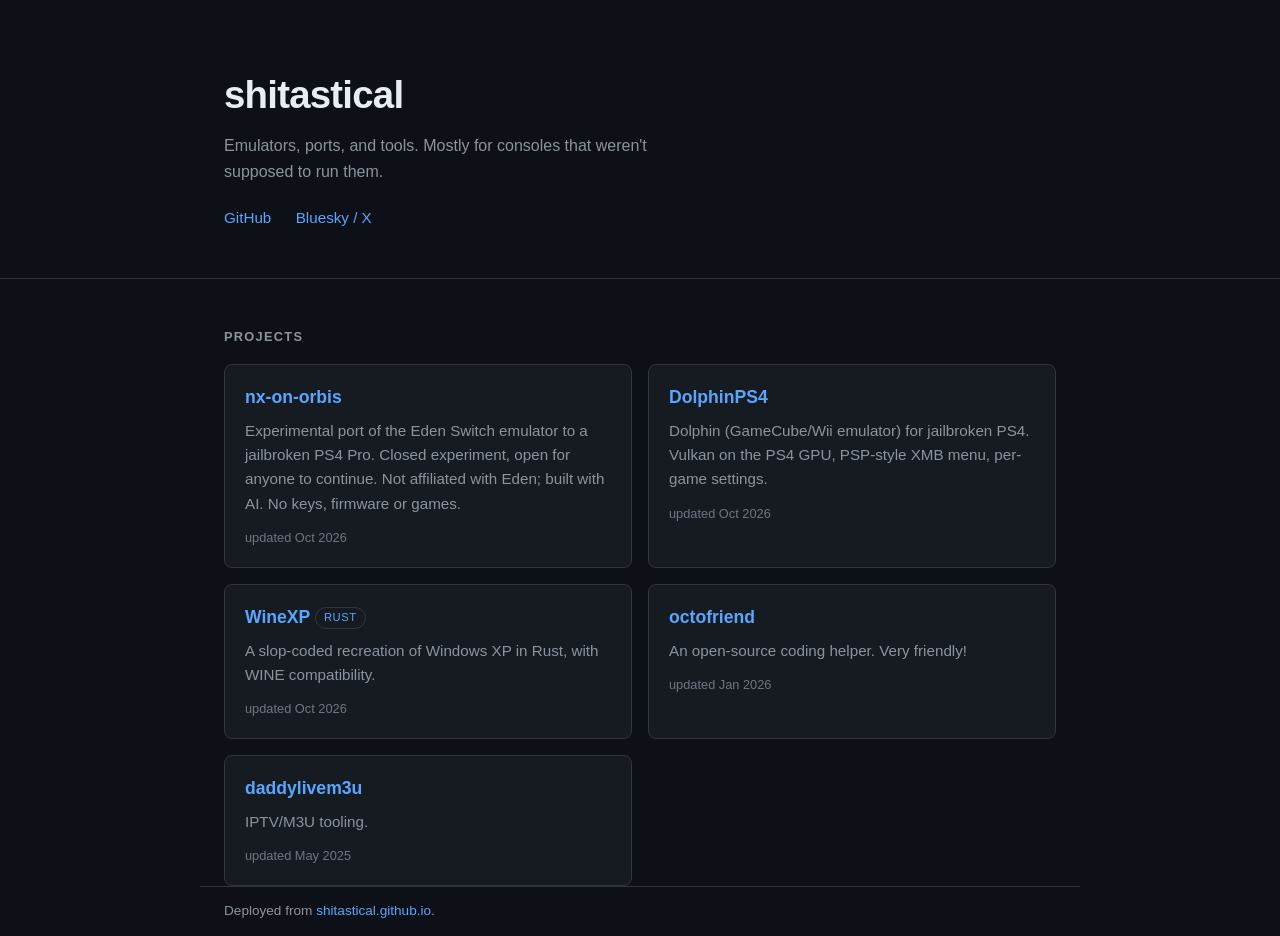
==== index.html @ f576e129 "Initial commit: landing page with project list" ====
<!DOCTYPE html>
<html lang="en">
<head>
<meta charset="utf-8">
<meta name="viewport" content="width=device-width, initial-scale=1">
<title>shitastical</title>
<meta name="description" content="Projects by shitastical — emulators, ports, and tools.">
<link rel="stylesheet" href="style.css">
</head>
<body>

<header>
  <div class="wrap">
    <h1>shitastical</h1>
    <p class="tagline">Emulators, ports, and tools. Mostly for consoles that weren't supposed to run them.</p>
    <nav>
      <a href="https://github.com/shitastical">GitHub</a>
      <a href="https://x.com/LeoFromSeattle">Bluesky&nbsp;/&nbsp;X</a>
    </nav>
  </div>
</header>

<main class="wrap">
  <h2 class="section">Projects</h2>
  <ul class="grid">

    <li class="card">
      <a href="https://github.com/shitastical/nx-on-orbis">
        <h3>nx-on-orbis</h3>
      </a>
      <p>Experimental port of the Eden Switch emulator to a jailbroken PS4 Pro. Closed experiment, open for anyone to continue. Not affiliated with Eden; built with AI. No keys, firmware or games.</p>
      <p class="meta">updated Oct 2026</p>
    </li>

    <li class="card">
      <a href="https://github.com/shitastical/DolphinPS4">
        <h3>DolphinPS4</h3>
      </a>
      <p>Dolphin (GameCube/Wii emulator) for jailbroken PS4. Vulkan on the PS4 GPU, PSP-style XMB menu, per-game settings.</p>
      <p class="meta">updated Oct 2026</p>
    </li>

    <li class="card">
      <a href="https://github.com/shitastical/WineXP">
        <h3>WineXP <span class="tag">Rust</span></h3>
      </a>
      <p>A slop-coded recreation of Windows XP in Rust, with WINE compatibility.</p>
      <p class="meta">updated Oct 2026</p>
    </li>

    <li class="card">
      <a href="https://github.com/shitastical/octofriend">
        <h3>octofriend</h3>
      </a>
      <p>An open-source coding helper. Very friendly!</p>
      <p class="meta">updated Jan 2026</p>
    </li>

    <li class="card">
      <a href="https://github.com/shitastical/daddylivem3u">
        <h3>daddylivem3u</h3>
      </a>
      <p>IPTV/M3U tooling.</p>
      <p class="meta">updated May 2025</p>
    </li>

  </ul>
</main>

<footer class="wrap">
  <p>Deployed from <a href="https://github.com/shitastical/shitastical.github.io">shitastical.github.io</a>.</p>
</footer>

</body>
</html>
---- style.css ----
:root {
  --bg: #0d1117;
  --card: #161b22;
  --border: #30363d;
  --text: #e6edf3;
  --muted: #8b949e;
  --accent: #58a6ff;
}

* { box-sizing: border-box; }

body {
  margin: 0;
  background: var(--bg);
  color: var(--text);
  font: 16px/1.6 -apple-system, BlinkMacSystemFont, "Segoe UI", Helvetica, Arial, sans-serif;
}

.wrap {
  max-width: 880px;
  margin: 0 auto;
  padding: 0 24px;
}

a { color: var(--accent); text-decoration: none; }
a:hover { text-decoration: underline; }

header {
  border-bottom: 1px solid var(--border);
  padding: 64px 0 48px;
}

h1 {
  margin: 0;
  font-size: 2.4rem;
  letter-spacing: -0.02em;
}

.tagline {
  color: var(--muted);
  margin: 8px 0 20px;
  max-width: 52ch;
}

nav a {
  display: inline-block;
  margin-right: 20px;
  font-size: 0.95rem;
}

.section {
  font-size: 0.8rem;
  text-transform: uppercase;
  letter-spacing: 0.1em;
  color: var(--muted);
  margin: 48px 0 16px;
}

.grid {
  list-style: none;
  margin: 0;
  padding: 0;
  display: grid;
  grid-template-columns: repeat(auto-fill, minmax(300px, 1fr));
  gap: 16px;
}

.card {
  background: var(--card);
  border: 1px solid var(--border);
  border-radius: 8px;
  padding: 18px 20px;
}

.card h3 {
  margin: 0 0 8px;
  font-size: 1.1rem;
}

.card p {
  margin: 0;
  color: var(--muted);
  font-size: 0.95rem;
}

.card .meta {
  margin-top: 12px;
  font-size: 0.8rem;
  color: #6e7681;
}

.tag {
  display: inline-block;
  font-size: 0.7rem;
  font-weight: 500;
  text-transform: uppercase;
  letter-spacing: 0.05em;
  color: var(--accent);
  border: 1px solid var(--border);
  border-radius: 999px;
  padding: 1px 8px;
  vertical-align: middle;
}

footer {
  border-top: 1px solid var(--border);
  margin-top: 64px;
  padding: 24px 0 48px;
  font-size: 0.85rem;
  color: var(--muted);
}
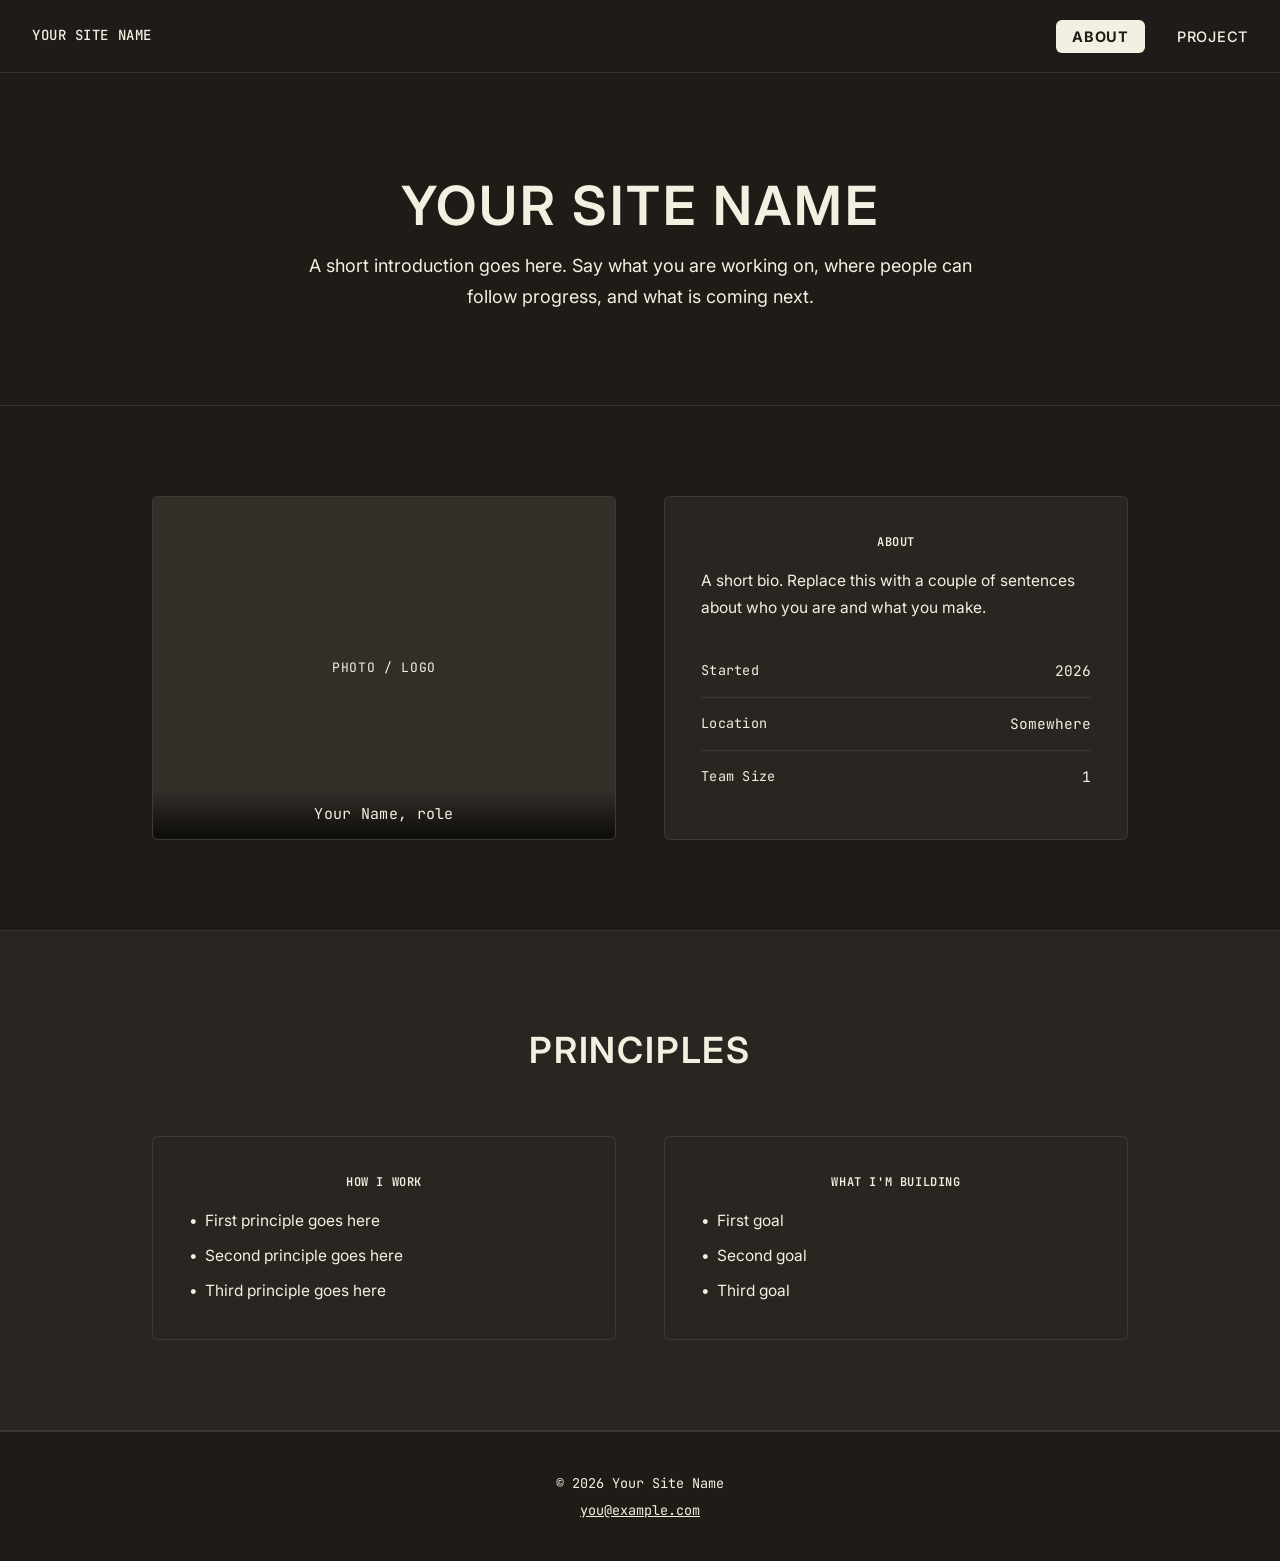
==== commit c1c6b9e9: "Replace landing page with website template" ====
--- a/index.html
+++ b/index.html
@@ -1,75 +1,99 @@
 <!DOCTYPE html>
 <html lang="en">
 <head>
-<meta charset="utf-8">
-<meta name="viewport" content="width=device-width, initial-scale=1">
-<title>shitastical</title>
-<meta name="description" content="Projects by shitastical — emulators, ports, and tools.">
+<meta charset="UTF-8">
+<meta name="viewport" content="width=device-width, initial-scale=1.0">
+<title>Your Site Name</title>
+<link rel="preconnect" href="https://fonts.googleapis.com">
+<link rel="preconnect" href="https://fonts.gstatic.com" crossorigin>
+<link href="https://fonts.googleapis.com/css2?family=Inter:wght@400;500;600;700&family=JetBrains+Mono:wght@400;500&display=swap" rel="stylesheet">
 <link rel="stylesheet" href="style.css">
 </head>
 <body>
 
-<header>
+<div class="page-transition" id="pageTransition"></div>
+
+<nav class="nav">
   <div class="wrap">
-    <h1>shitastical</h1>
-    <p class="tagline">Emulators, ports, and tools. Mostly for consoles that weren't supposed to run them.</p>
-    <nav>
-      <a href="https://github.com/shitastical">GitHub</a>
-      <a href="https://x.com/LeoFromSeattle">Bluesky&nbsp;/&nbsp;X</a>
-    </nav>
+    <a href="#top" class="brand" data-page="index.html">Your Site Name</a>
+    <ul class="nav-links">
+      <li><a href="index.html" class="active" data-page="index.html">About</a></li>
+      <li><a href="project.html" data-page="project.html">Project</a></li>
+    </ul>
+  </div>
+</nav>
+
+<main id="pageContent">
+<header class="page-hero" id="top">
+  <div class="wrap">
+    <h1>YOUR SITE NAME</h1>
+    <p>A short introduction goes here. Say what you are working on, where people can follow progress, and what is coming next.</p>
   </div>
 </header>
 
-<main class="wrap">
-  <h2 class="section">Projects</h2>
-  <ul class="grid">
+<section class="section" id="about">
+  <div class="wrap">
+    <div class="about-body">
+      <div class="reveal about-card about-photo-card">
+        <div class="photo-placeholder"><span>Photo / Logo</span></div>
+        <div class="photo-caption">Your Name, role</div>
+      </div>
 
-    <li class="card">
-      <a href="https://github.com/shitastical/nx-on-orbis">
-        <h3>nx-on-orbis</h3>
-      </a>
-      <p>Experimental port of the Eden Switch emulator to a jailbroken PS4 Pro. Closed experiment, open for anyone to continue. Not affiliated with Eden; built with AI. No keys, firmware or games.</p>
-      <p class="meta">updated Oct 2026</p>
-    </li>
+      <div class="reveal about-card">
+        <h4 class="about-card-label">About</h4>
+        <p class="about-bio">A short bio. Replace this with a couple of sentences about who you are and what you make.</p>
+        <div class="stat-list">
+          <div class="stat-row"><span class="label">Started</span><span class="value">2026</span></div>
+          <div class="stat-row"><span class="label">Location</span><span class="value">Somewhere</span></div>
+          <div class="stat-row"><span class="label">Team Size</span><span class="value">1</span></div>
+        </div>
+      </div>
+    </div>
+  </div>
+</section>
 
-    <li class="card">
-      <a href="https://github.com/shitastical/DolphinPS4">
-        <h3>DolphinPS4</h3>
-      </a>
-      <p>Dolphin (GameCube/Wii emulator) for jailbroken PS4. Vulkan on the PS4 GPU, PSP-style XMB menu, per-game settings.</p>
-      <p class="meta">updated Oct 2026</p>
-    </li>
+<section class="section section-alt" id="philosophy">
+  <div class="wrap">
+    <div class="section-head reveal">
+      <h2>Principles</h2>
+    </div>
+    <div class="about-body">
+      <div class="reveal about-card">
+        <h4 class="about-card-label">How I Work</h4>
+        <ul class="about-list">
+          <li>First principle goes here</li>
+          <li>Second principle goes here</li>
+          <li>Third principle goes here</li>
+        </ul>
+      </div>
+      <div class="reveal about-card">
+        <h4 class="about-card-label">What I'm Building</h4>
+        <ul class="about-list">
+          <li>First goal</li>
+          <li>Second goal</li>
+          <li>Third goal</li>
+        </ul>
+      </div>
+    </div>
+  </div>
+</section>
 
-    <li class="card">
-      <a href="https://github.com/shitastical/WineXP">
-        <h3>WineXP <span class="tag">Rust</span></h3>
-      </a>
-      <p>A slop-coded recreation of Windows XP in Rust, with WINE compatibility.</p>
-      <p class="meta">updated Oct 2026</p>
-    </li>
-
-    <li class="card">
-      <a href="https://github.com/shitastical/octofriend">
-        <h3>octofriend</h3>
-      </a>
-      <p>An open-source coding helper. Very friendly!</p>
-      <p class="meta">updated Jan 2026</p>
-    </li>
-
-    <li class="card">
-      <a href="https://github.com/shitastical/daddylivem3u">
-        <h3>daddylivem3u</h3>
-      </a>
-      <p>IPTV/M3U tooling.</p>
-      <p class="meta">updated May 2025</p>
-    </li>
-
-  </ul>
 </main>
 
-<footer class="wrap">
-  <p>Deployed from <a href="https://github.com/shitastical/shitastical.github.io">shitastical.github.io</a>.</p>
+<div class="lightbox" id="screenshotLightbox">
+  <div class="lightbox-content">
+    <button class="lightbox-close" id="lightboxClose" aria-label="Close">&times;</button>
+    <div id="lightboxTarget" style="width:100%; height:100%;"></div>
+  </div>
+</div>
+
+<footer>
+  <div class="wrap" style="justify-content: center; flex-direction: column; gap: 4px;">
+    <span>&copy; 2026 Your Site Name</span>
+    <span><a href="mailto:you@example.com">you@example.com</a></span>
+  </div>
 </footer>
 
+<script src="script.js"></script>
 </body>
 </html>
--- a/style.css
+++ b/style.css
@@ -1,111 +1,780 @@
 :root {
-  --bg: #0d1117;
-  --card: #161b22;
-  --border: #30363d;
-  --text: #e6edf3;
-  --muted: #8b949e;
-  --accent: #58a6ff;
+  /* Two-tone beige palette */
+  --void: #1f1c18;
+  --panel: #292520;
+  --panel-2: #332e28;
+  --line: rgba(244, 240, 225, 0.1);
+  --line-strong: rgba(244, 240, 225, 0.18);
+  --paper: #f4f0e1;
+  --dim: #f4f0e1;
+  --dimmer: #f4f0e1;
+  --accent: #f4f0e1;
+  --accent-hover: #f4f0e1;
+
+  --font-body: 'Inter', -apple-system, BlinkMacSystemFont, "Segoe UI", Roboto, sans-serif;
+  --font-mono: 'JetBrains Mono', monospace;
+
+  --wrap: 1040px;
 }
 
 * { box-sizing: border-box; }
+
+html {
+  scroll-behavior: smooth;
+  scroll-padding-top: 72px; 
+}
 
 body {
   margin: 0;
-  background: var(--bg);
-  color: var(--text);
-  font: 16px/1.6 -apple-system, BlinkMacSystemFont, "Segoe UI", Helvetica, Arial, sans-serif;
-}
-
-.wrap {
-  max-width: 880px;
+  background: var(--void);
+  color: var(--paper);
+  font-family: var(--font-body);
+  font-size: 16px;
+  line-height: 1.65;
+  -webkit-font-smoothing: antialiased;
+}
+
+img {
+  max-width: 100%;
+  display: block;
+  object-fit: cover;
+}
+
+a { color: inherit; }
+
+:focus-visible {
+  outline: 2px solid var(--accent); 
+  outline-offset: 3px;
+}
+
+.wrap { max-width: var(--wrap); margin: 0 auto; padding: 0 32px; }
+
+.status-tag {
+  display: inline-block;
+  font-family: var(--font-mono);
+  font-size: 12px;
+  letter-spacing: .06em;
+  text-transform: uppercase;
+  color: var(--accent);
+  background: rgba(244, 240, 225, 0.06);
+  border: 1px solid var(--line-strong);
+  border-radius: 4px;
+  padding: 6px 14px;
+}
+
+h1, h2, h3, h4 {
+  font-family: var(--font-body);
+  font-weight: 600;
+  margin: 0;
+  letter-spacing: -.02em;
+}
+
+/* ---------- NAV ---------- */
+.nav {
+  position: fixed;
+  top: 0; left: 0; right: 0;
+  z-index: 10000;
+  background: rgba(31, 28, 24, 0.96);
+  backdrop-filter: blur(8px);
+  border-bottom: 1px solid var(--line);
+}
+
+.nav .wrap {
+  display: flex;
+  align-items: center;
+  justify-content: space-between;
+  height: 72px;
+  max-width: 100%;
+  padding: 0 32px;
+}
+.brand {
+  display: flex;
+  align-items: center;
+  gap: 12px;
+  text-decoration: none;
+  font-family: var(--font-mono);
+  font-size: 14px;
+  font-weight: 500;
+  letter-spacing: .04em;
+  text-transform: uppercase;
+  color: var(--paper);
+}
+.logo-img {
+  width: 36px; height: 36px;
+  flex-shrink: 0;
+  object-fit: contain;
+  border-radius: 4px;
+}
+.nav-links {
+  display: flex;
+  gap: 32px;
+  list-style: none;
+  margin: 0; padding: 0;
+}
+.nav-links a {
+  color: var(--dim);
+  text-decoration: none;
+  font-size: 14.5px;
+  font-weight: 500;
+  text-transform: uppercase;
+  letter-spacing: .05em;
+  transition: color .2s ease;
+}
+.nav-links a:hover { color: var(--paper); }
+.nav-links a.active {
+  color: var(--void);
+  font-weight: 700;
+  background: var(--paper);
+  padding: 8px 16px;
+  border-radius: 6px;
+}
+@media (max-width: 760px){ .nav-links { display: none; } }
+
+/* ---------- HERO ---------- */
+.hero {
+  padding: 160px 0 90px;
+  border-bottom: 1px solid var(--line);
+  background: var(--void);
+  text-align: center;
+}
+
+.hero-content {
+  max-width: 760px;
   margin: 0 auto;
-  padding: 0 24px;
-}
-
-a { color: var(--accent); text-decoration: none; }
-a:hover { text-decoration: underline; }
-
-header {
-  border-bottom: 1px solid var(--border);
-  padding: 64px 0 48px;
-}
-
-h1 {
-  margin: 0;
-  font-size: 2.4rem;
-  letter-spacing: -0.02em;
-}
-
-.tagline {
-  color: var(--muted);
-  margin: 8px 0 20px;
-  max-width: 52ch;
-}
-
-nav a {
-  display: inline-block;
-  margin-right: 20px;
-  font-size: 0.95rem;
-}
-
-.section {
-  font-size: 0.8rem;
-  text-transform: uppercase;
-  letter-spacing: 0.1em;
-  color: var(--muted);
-  margin: 48px 0 16px;
-}
-
-.grid {
+}
+.hero h1 {
+  font-size: clamp(36px, 4.5vw, 54px);
+  line-height: 1.1;
+  margin: 16px 0 16px;
+}
+.hero p.lede {
+  font-size: 18px;
+  color: var(--dim);
+  margin: 0 auto 32px;
+  max-width: 62ch;
+  line-height: 1.7;
+}
+.hero-ctas {
+  display: flex;
+  gap: 16px;
+  justify-content: center;
+  margin-bottom: 48px;
+}
+
+.btn {
+  display: inline-flex;
+  align-items: center;
+  justify-content: center;
+  gap: 10px;
+  font-family: var(--font-body);
+  font-weight: 500;
+  font-size: 15px;
+  padding: 12px 24px;
+  border-radius: 6px;
+  text-decoration: none;
+  border: 1px solid transparent;
+  cursor: pointer;
+  transition: background .2s ease, border-color .2s ease, color .2s ease;
+}
+
+.btn-donate { background: var(--paper); color: var(--void); }
+.btn-donate:hover { background: var(--accent-hover); }
+
+.btn-bmc {
+  background: var(--accent);
+  color: var(--void);
+  font-weight: 600;
+  width: 150px !important;
+  height: 150px !important;
+  display: flex;
+  flex-direction: column;
+  align-items: center;
+  justify-content: center;
+  text-align: center;
+  line-height: 1.3;
+  padding: 14px;
+  gap: 4px;
+}
+.btn-bmc .bmc-emoji {
+  font-size: 26px;
+  line-height: 1;
+}
+.btn-bmc .bmc-text {
+  font-size: 14px;
+}
+.btn-bmc:hover { background: var(--accent-hover); }
+
+.btn-outline { background: var(--panel); border-color: var(--line-strong); color: var(--paper); }
+.btn-outline:hover { border-color: var(--accent); background: var(--panel-2); }
+
+/* ---------- FRAMES ---------- */
+.frame { 
+  background: var(--panel);
+  border: 1px solid var(--line);
+  border-radius: 6px;
+  padding: 14px;
+  margin: 0 auto;
+  width: 100%;
+  cursor: pointer;
+  transition: border-color .2s ease, transform .2s ease, box-shadow .2s ease;
+}
+.frame:hover {
+  border-color: var(--accent);
+  transform: translateY(-2px);
+  box-shadow: 0 8px 24px rgba(0, 0, 0, 0.3);
+}
+
+.frame-inner {
+  width: 100%;
+  aspect-ratio: 16 / 9;
+  background: var(--panel-2);
+  border: 1px solid var(--line);
+  border-radius: 4px;
+  display: flex;
+  align-items: center;
+  justify-content: center;
+  text-align: center;
+  position: relative;
+  overflow: hidden;
+}
+.frame-inner img {
+  width: 100%;
+  height: 100%;
+  object-fit: cover;
+}
+.frame-inner svg {
+  position: absolute;
+  top: 0; left: 0;
+  width: 100%; height: 100%;
+  display: block;
+}
+.frame-cap {
+  display: flex;
+  justify-content: space-between;
+  font-family: var(--font-mono);
+  font-size: 12px;
+  color: var(--dimmer);
+  padding: 10px 4px 0;
+}
+
+/* ---------- LIGHTBOX ---------- */
+.lightbox {
+  position: fixed;
+  top: 0; left: 0; width: 100%; height: 100%;
+  background: rgba(20, 18, 16, 0.97);
+  z-index: 20000;
+  display: none;
+  align-items: center;
+  justify-content: center;
+  padding: 40px;
+  backdrop-filter: blur(12px);
+}
+.lightbox.is-active {
+  display: flex;
+}
+.lightbox-content {
+  max-width: 960px;
+  width: 100%;
+  background: var(--panel-2);
+  border: 1px solid var(--line-strong);
+  border-radius: 8px;
+  padding: 14px;
+  position: relative;
+  box-shadow: 0 24px 48px rgba(0, 0, 0, 0.5);
+}
+.lightbox-content svg,
+.lightbox-content img {
+  width: 100%;
+  height: auto;
+  display: block;
+  border-radius: 4px;
+}
+.lightbox-close {
+  position: absolute;
+  top: -40px; right: 0;
+  background: none;
+  border: none;
+  color: #e74c3c;
+  font-family: var(--font-mono);
+  font-size: 28px;
+  font-weight: bold;
+  cursor: pointer;
+  line-height: 1;
+  padding: 4px 8px;
+  transition: color .2s ease, transform .15s ease;
+}
+.lightbox-close:hover {
+  color: #ff6b5a;
+  transform: scale(1.15);
+}
+
+/* ---------- SECTIONS ---------- */
+.section { padding: 90px 0; border-bottom: 1px solid var(--line); }
+.section-alt { background: var(--panel); }
+.section-head { max-width: 740px; margin: 0 auto 56px; text-align: center; }
+.section-head h2 { font-size: clamp(28px, 3vw, 36px); margin-bottom: 16px; text-transform: uppercase; letter-spacing: .05em; }
+.section-head p { margin: 10px 0 0; font-size: 17px; color: var(--dim); line-height: 1.7; }
+
+/* ---------- ABOUT ---------- */
+.about-body { 
+  display: grid; 
+  grid-template-columns: 1fr 1fr; 
+  gap: 48px; 
+  align-items: stretch;
+}
+
+.about-card {
+  background: var(--panel);
+  border: 1px solid var(--line);
+  border-radius: 6px;
+  padding: 36px;
+  display: flex;
+  flex-direction: column;
+  justify-content: flex-start;
+  height: 100%;
+}
+
+.about-card-label {
+  font-family: var(--font-mono);
+  font-size: 12px;
+  letter-spacing: .05em;
+  text-transform: uppercase;
+  color: var(--accent);
+  margin-bottom: 16px;
+}
+
+#philosophy .about-card-label {
+  text-align: center;
+}
+
+#about .about-card-label {
+  text-align: center;
+}
+
+.about-bio {
+  font-size: 15.5px;
+  color: var(--dim);
+  line-height: 1.7;
+  margin: 0 0 24px;
+}
+
+.about-list {
   list-style: none;
   margin: 0;
   padding: 0;
+  display: flex;
+  flex-direction: column;
+  gap: 10px;
+}
+.about-list li {
+  font-size: 15.5px;
+  color: var(--dim);
+  padding-left: 16px;
+  position: relative;
+  line-height: 1.6;
+}
+.about-list li::before {
+  content: "•";
+  position: absolute;
+  left: 0;
+  color: var(--accent);
+}
+
+.about-photo-card {
+  display: flex;
+  align-items: center;
+  justify-content: center;
+  padding: 0;
+  overflow: hidden;
+  position: relative;
+}
+
+.photo-caption {
+  position: absolute;
+  left: 0;
+  right: 0;
+  bottom: 0;
+  padding: 12px 16px;
+  background: linear-gradient(to top, rgba(0,0,0,.75), rgba(0,0,0,0));
+  color: var(--paper);
+  font-family: var(--font-mono);
+  font-size: 15px;
+  letter-spacing: .02em;
+  text-align: center;
+}
+
+.photo-placeholder {
+  width: 100%;
+  height: 100%;
+  min-height: 280px;
+  background: var(--panel-2);
+  display: flex;
+  align-items: center;
+  justify-content: center;
+}
+.photo-placeholder span {
+  font-family: var(--font-mono);
+  font-size: 13px;
+  color: var(--dimmer);
+  text-transform: uppercase;
+  letter-spacing: .05em;
+}
+
+.photo-placeholder-frame {
+  display: flex;
+  align-items: center;
+  justify-content: center;
+}
+.photo-placeholder-frame span {
+  font-family: var(--font-mono);
+  font-size: 13px;
+  color: var(--dimmer);
+  text-transform: uppercase;
+  letter-spacing: .05em;
+}
+
+.feature-cols {
   display: grid;
-  grid-template-columns: repeat(auto-fill, minmax(300px, 1fr));
-  gap: 16px;
-}
-
-.card {
-  background: var(--card);
-  border: 1px solid var(--border);
-  border-radius: 8px;
-  padding: 18px 20px;
-}
-
-.card h3 {
+  grid-template-columns: 1fr 1fr;
+  gap: 28px;
+  height: 100%;
+}
+.feature-cols ul {
+  list-style: none;
+  margin: 0;
+  padding: 0;
+  display: flex;
+  flex-direction: column;
+  gap: 10px;
+}
+.feature-cols li {
+  font-size: 15.5px;
+  color: var(--dim);
+  padding-left: 16px;
+  position: relative;
+  line-height: 1.6;
+}
+.feature-cols li::before {
+  content: "•";
+  position: absolute;
+  left: 0;
+  color: var(--accent);
+}
+
+.stat-list { 
+  display: flex;
+  flex-direction: column;
+  justify-content: center;
+  height: 100%;
+}
+.stat-row {
+  display: flex; justify-content: space-between;
+  padding: 14px 0; border-bottom: 1px solid var(--line);
+}
+.stat-row:last-child { border-bottom: none; }
+.stat-row .label {
+  font-family: var(--font-mono); font-size: 13.5px; letter-spacing: .02em;
+  color: var(--dimmer);
+}
+.stat-row .value { font-family: var(--font-mono); font-size: 14.5px; color: var(--paper); }
+
+.note-panel {
+  background: var(--panel);
+  border: 1px solid var(--line);
+  border-radius: 6px;
+  padding: 28px 36px;
+  margin-top: 36px;
+  text-align: center;
+}
+.note-panel h3 { font-size: 18px; font-weight: 600; margin-bottom: 8px; color: #e74c3c; text-transform: uppercase; letter-spacing: .05em; }
+.note-panel p { margin: 0 auto; font-size: 16px; color: var(--dim); max-width: 64ch; line-height: 1.7; }
+
+/* ---------- GALLERY ---------- */
+.gallery-grid { display: grid; grid-template-columns: repeat(2, 1fr); gap: 24px; }
+@media (max-width: 640px){ .gallery-grid { grid-template-columns: 1fr; } }
+
+/* ---------- DEVLOG ---------- */
+.log { max-width: 720px; margin: 0 auto; }
+.log-entry {
+  display: grid; 
+  grid-template-columns: 120px 1fr; 
+  gap: 32px;
+  padding: 24px 0; 
+  border-bottom: 1px solid var(--line);
+}
+.log-entry:first-child { padding-top: 0; }
+.log-entry:last-child { border-bottom: none; }
+.log-date {
+  font-family: var(--font-mono); 
+  font-size: 13.5px; 
+  color: var(--dimmer);
+  line-height: 1.5;
+}
+.log-tag {
+  display: inline-block; 
+  font-family: var(--font-mono); 
+  font-size: 11.5px;
+  letter-spacing: .04em; 
+  text-transform: uppercase; 
+  color: var(--accent);
+  margin-bottom: 6px;
+}
+.log-entry h3 { font-size: 18px; font-weight: 600; margin-bottom: 8px; }
+.log-entry p { margin: 0; font-size: 15.5px; color: var(--dim); line-height: 1.65; }
+
+/* ---------- SUPPORT ---------- */
+.support-grid { display: flex; flex-wrap: wrap; justify-content: center; gap: 28px; max-width: 860px; margin: 0 auto; }
+@media (max-width: 680px){ .support-grid { flex-direction: column; align-items: center; } }
+.support-card {
+  background: var(--panel-2);
+  border: 1px solid var(--line);
+  border-radius: 6px;
+  padding: 36px;
+  display: flex;
+  flex-direction: column;
+  align-items: center;
+  text-align: center;
+  min-height: 400px;
+  width: 100%;
+  max-width: 340px;
+}
+.support-card h3 { font-size: 20px; font-weight: 600; margin-bottom: 10px; }
+.support-card > p { color: var(--dim); font-size: 15.5px; margin: 0 0 24px; line-height: 1.65; }
+.roles {
+  list-style: none; margin: 0 0 28px; padding: 0;
+  display: flex; flex-direction: column; gap: 8px;
+  width: 100%;
+  text-align: center;
+  background: var(--panel);
+  padding: 20px;
+  border: 1px solid var(--line);
+  border-radius: 4px;
+}
+.roles li {
+  font-family: var(--font-mono);
+  font-size: 14px; color: var(--paper);
+}
+.support-card .btn { margin: auto 0; }
+
+/* ---------- PAGE HERO (for devlog/join pages) ---------- */
+.page-hero {
+  padding: 160px 0 60px;
+  border-bottom: 1px solid var(--line);
+  background: var(--void);
+  text-align: center;
+}
+.page-hero h1 {
+  font-size: clamp(36px, 4.5vw, 54px);
+  line-height: 1.1;
+  margin: 16px 0 16px;
+  text-transform: uppercase;
+  letter-spacing: .05em;
+}
+.page-hero p {
+  font-size: 18px;
+  color: var(--dim);
+  margin: 0 auto 32px;
+  max-width: 62ch;
+  line-height: 1.7;
+}
+
+/* ---------- ROLES GRID (for join page) ---------- */
+.roles-grid {
+  display: grid;
+  grid-template-columns: repeat(2, 1fr);
+  gap: 24px;
+  max-width: 860px;
+  margin: 0 auto;
+}
+@media (max-width: 680px){ .roles-grid { grid-template-columns: 1fr; } }
+.role-card {
+  background: var(--panel);
+  border: 1px solid var(--line);
+  border-radius: 6px;
+  padding: 36px;
+  display: flex;
+  flex-direction: column;
+  align-items: center;
+  text-align: center;
+}
+.role-card h3 {
+  font-family: var(--font-mono);
+  font-size: 16px;
+  text-transform: uppercase;
+  letter-spacing: .05em;
+  margin-bottom: 12px;
+  color: var(--accent);
+}
+.role-card p {
+  font-size: 15px;
+  color: var(--dim);
+  line-height: 1.6;
+  margin: 0;
+}
+
+/* ---------- FORM (for join page) ---------- */
+.apply-form {
+  max-width: 640px;
+  margin: 0 auto;
+  background: var(--panel);
+  border: 1px solid var(--line);
+  border-radius: 6px;
+  padding: 48px;
+}
+.form-group {
+  margin-bottom: 24px;
+}
+.form-group label {
+  display: block;
+  font-family: var(--font-mono);
+  font-size: 13px;
+  text-transform: uppercase;
+  letter-spacing: .05em;
+  color: var(--dimmer);
+  margin-bottom: 8px;
+}
+.form-group input,
+.form-group select,
+.form-group textarea {
+  width: 100%;
+  background: var(--panel-2);
+  border: 1px solid var(--line-strong);
+  border-radius: 4px;
+  padding: 12px 16px;
+  color: var(--paper);
+  font-family: var(--font-body);
+  font-size: 15px;
+  transition: border-color .2s ease;
+}
+.form-group input:focus,
+.form-group select:focus,
+.form-group textarea:focus {
+  outline: none;
+  border-color: var(--accent);
+}
+.form-group textarea {
+  resize: vertical;
+  min-height: 120px;
+}
+.form-submit {
+  width: 100%;
+  background: var(--paper);
+  color: var(--void);
+  font-weight: 600;
+  font-size: 15px;
+  padding: 14px 24px;
+  border: none;
+  border-radius: 6px;
+  cursor: pointer;
+  text-transform: uppercase;
+  letter-spacing: .05em;
+  transition: background .2s ease;
+}
+.form-submit:hover {
+  background: var(--accent-hover);
+}
+
+/* ---------- FOOTER ---------- */
+footer { padding: 40px 0; background: var(--void); border-top: 1px solid var(--line); }
+footer .wrap {
+  display: flex; 
+  justify-content: center; 
+  align-items: center;
+  font-family: var(--font-mono);
+  font-size: 13.5px; 
+  color: var(--dimmer);
+}
+
+/* ---------- REVEAL ---------- */
+.reveal { 
+  opacity: 0; 
+  transform: translateY(16px); 
+  transition: opacity 0.6s ease, transform 0.6s ease; 
+}
+.reveal.is-visible { opacity: 1; transform: translateY(0); }
+@media (prefers-reduced-motion: reduce){
+  .reveal { opacity: 1; transform: none; transition: none; }
+  html { scroll-behavior: auto; }
+}
+
+/* ---------- ROADMAP ---------- */
+.roadmap {
+  max-width: 800px;
+  margin: 0 auto;
+  display: flex;
+  flex-direction: column;
+  gap: 24px;
+}
+.roadmap-entry {
+  display: grid;
+  grid-template-columns: 140px 1fr;
+  gap: 32px;
+  padding: 24px;
+  background: var(--panel);
+  border: 1px solid var(--line);
+  border-radius: 6px;
+  transition: border-color .2s ease, transform .2s ease;
+}
+.roadmap-entry:hover {
+  border-color: var(--line-strong);
+  transform: translateY(-2px);
+}
+.roadmap-date {
+  font-family: var(--font-mono);
+  font-size: 13px;
+  letter-spacing: .04em;
+  text-transform: uppercase;
+  color: var(--accent);
+  white-space: nowrap;
+  padding-top: 2px;
+}
+.roadmap-content h3 {
+  font-size: 18px;
+  font-weight: 600;
   margin: 0 0 8px;
-  font-size: 1.1rem;
-}
-
-.card p {
+  color: var(--paper);
+}
+.roadmap-content p {
   margin: 0;
-  color: var(--muted);
-  font-size: 0.95rem;
-}
-
-.card .meta {
-  margin-top: 12px;
-  font-size: 0.8rem;
-  color: #6e7681;
-}
-
-.tag {
-  display: inline-block;
-  font-size: 0.7rem;
-  font-weight: 500;
-  text-transform: uppercase;
-  letter-spacing: 0.05em;
-  color: var(--accent);
-  border: 1px solid var(--border);
-  border-radius: 999px;
-  padding: 1px 8px;
-  vertical-align: middle;
-}
-
-footer {
-  border-top: 1px solid var(--border);
-  margin-top: 64px;
-  padding: 24px 0 48px;
-  font-size: 0.85rem;
-  color: var(--muted);
-}
+  font-size: 15.5px;
+  color: var(--dim);
+  line-height: 1.65;
+}
+@media (max-width: 680px) {
+  .roadmap-entry {
+    grid-template-columns: 1fr;
+    gap: 10px;
+  }
+}
+
+/* ---------- PAGE TRANSITION ---------- */
+.page-transition {
+  position: fixed;
+  top: 72px; left: 0;
+  width: 100%; height: calc(100% - 72px);
+  background: var(--void);
+  z-index: 9999;
+  pointer-events: none;
+  opacity: 0;
+  transition: opacity 0.4s ease;
+}
+.page-transition.active {
+  opacity: 1;
+  pointer-events: all;
+}
+
+#pageContent {
+  opacity: 1;
+  transition: opacity 0.4s ease;
+}
+#pageContent.loading {
+  opacity: 0;
+}
+
+@media (max-width: 820px) {
+  .about-body { grid-template-columns: 1fr; gap: 32px; }
+  .feature-cols { margin-top: 24px; }
+  .section { padding: 60px 0; }
+  .apply-form { padding: 32px 24px; }
+  .log-entry { grid-template-columns: 1fr; gap: 8px; }
+}
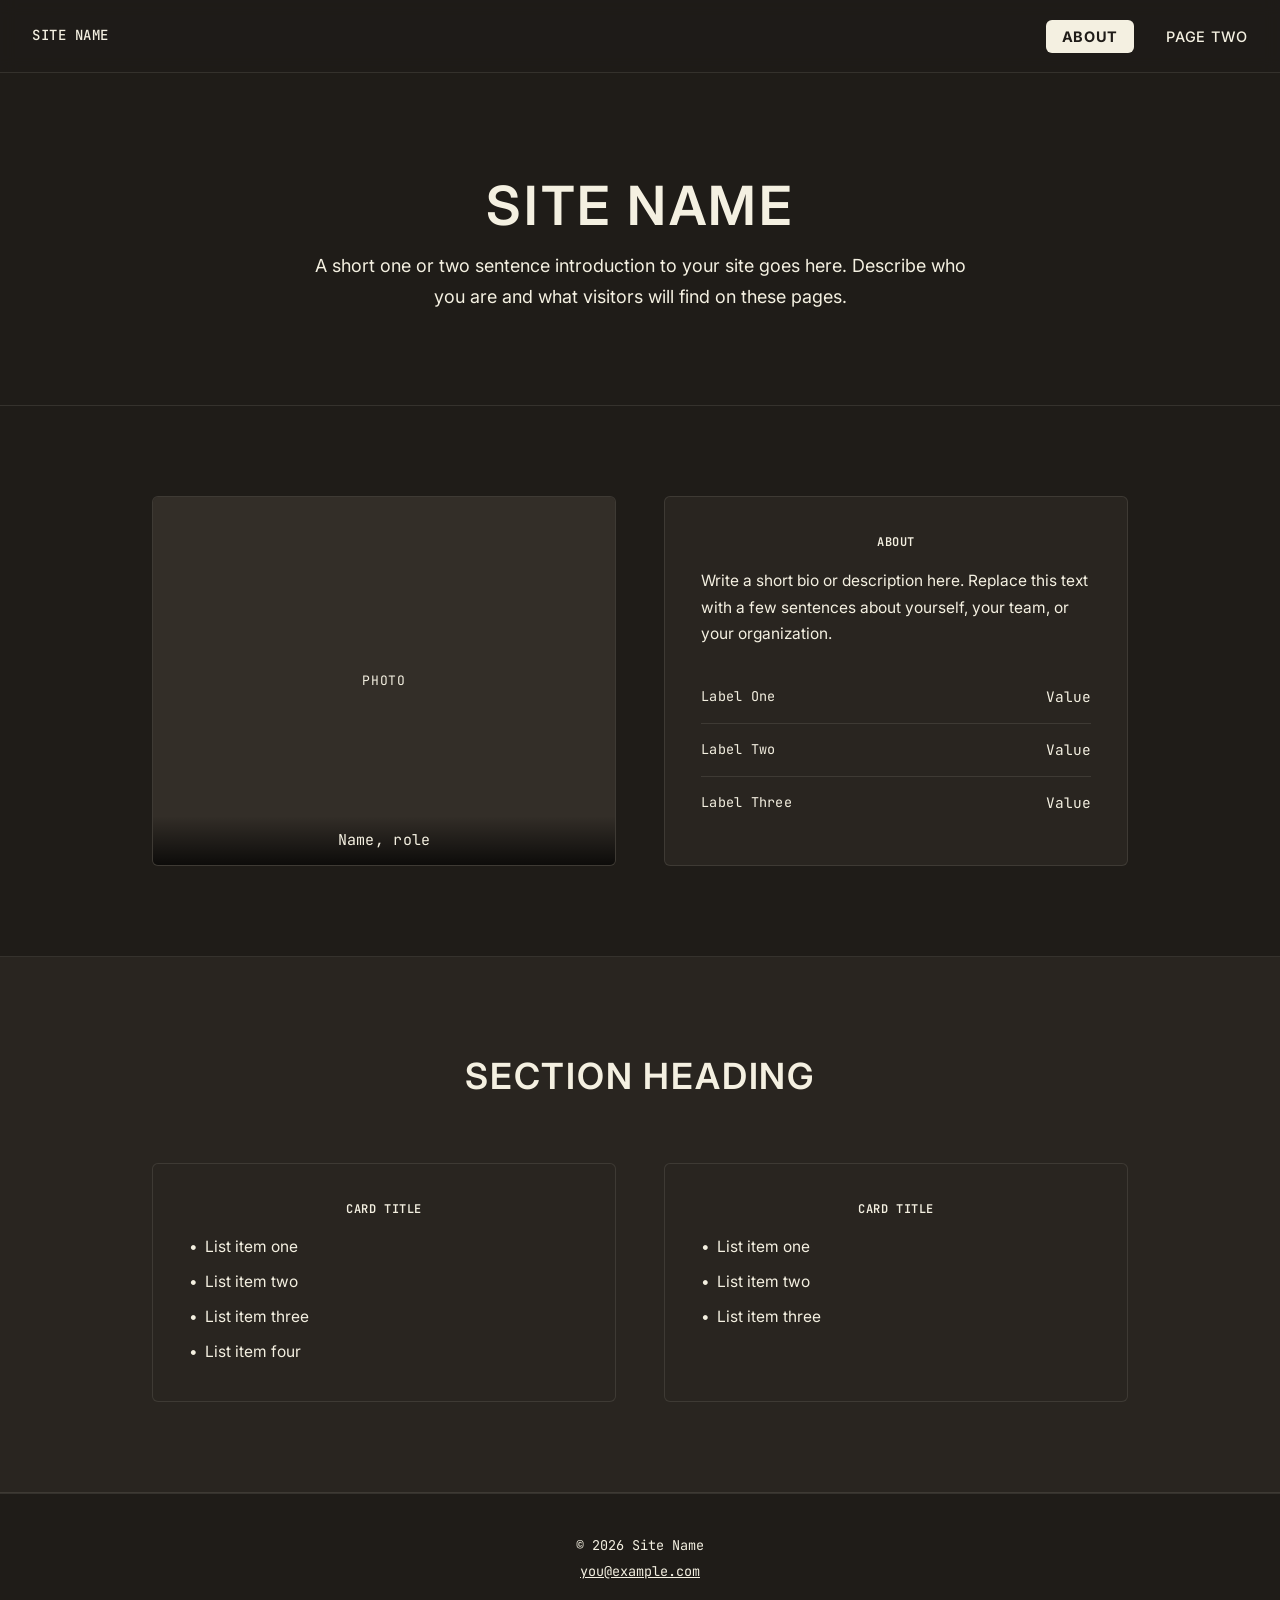
==== commit eba10ded: "Update to revised template: page-two replaces project, drop script.js" ====
--- a/index.html
+++ b/index.html
@@ -3,11 +3,11 @@
 <head>
 <meta charset="UTF-8">
 <meta name="viewport" content="width=device-width, initial-scale=1.0">
-<title>Your Site Name</title>
+<title>Site Name</title>
 <link rel="preconnect" href="https://fonts.googleapis.com">
 <link rel="preconnect" href="https://fonts.gstatic.com" crossorigin>
 <link href="https://fonts.googleapis.com/css2?family=Inter:wght@400;500;600;700&family=JetBrains+Mono:wght@400;500&display=swap" rel="stylesheet">
-<link rel="stylesheet" href="style.css">
+<link rel="stylesheet" href="style.css?v=2">
 </head>
 <body>
 
@@ -15,10 +15,13 @@
 
 <nav class="nav">
   <div class="wrap">
-    <a href="#top" class="brand" data-page="index.html">Your Site Name</a>
+    <a href="#top" class="brand" data-page="index.html">
+      <!-- <img src="assets/images/logo.png" alt="Site Name" class="logo-img"> -->
+      Site Name
+    </a>
     <ul class="nav-links">
       <li><a href="index.html" class="active" data-page="index.html">About</a></li>
-      <li><a href="project.html" data-page="project.html">Project</a></li>
+      <li><a href="page-two.html" data-page="page-two.html">Page Two</a></li>
     </ul>
   </div>
 </nav>
@@ -26,8 +29,8 @@
 <main id="pageContent">
 <header class="page-hero" id="top">
   <div class="wrap">
-    <h1>YOUR SITE NAME</h1>
-    <p>A short introduction goes here. Say what you are working on, where people can follow progress, and what is coming next.</p>
+    <h1>SITE NAME</h1>
+    <p>A short one or two sentence introduction to your site goes here. Describe who you are and what visitors will find on these pages.</p>
   </div>
 </header>
 
@@ -35,17 +38,19 @@
   <div class="wrap">
     <div class="about-body">
       <div class="reveal about-card about-photo-card">
-        <div class="photo-placeholder"><span>Photo / Logo</span></div>
-        <div class="photo-caption">Your Name, role</div>
+        <div class="photo-placeholder"><span>Photo</span></div>
+        <div class="photo-caption">Name, role</div>
       </div>
 
       <div class="reveal about-card">
         <h4 class="about-card-label">About</h4>
-        <p class="about-bio">A short bio. Replace this with a couple of sentences about who you are and what you make.</p>
+        <p class="about-bio">
+          Write a short bio or description here. Replace this text with a few sentences about yourself, your team, or your organization.
+        </p>
         <div class="stat-list">
-          <div class="stat-row"><span class="label">Started</span><span class="value">2026</span></div>
-          <div class="stat-row"><span class="label">Location</span><span class="value">Somewhere</span></div>
-          <div class="stat-row"><span class="label">Team Size</span><span class="value">1</span></div>
+          <div class="stat-row"><span class="label">Label One</span><span class="value">Value</span></div>
+          <div class="stat-row"><span class="label">Label Two</span><span class="value">Value</span></div>
+          <div class="stat-row"><span class="label">Label Three</span><span class="value">Value</span></div>
         </div>
       </div>
     </div>
@@ -55,23 +60,24 @@
 <section class="section section-alt" id="philosophy">
   <div class="wrap">
     <div class="section-head reveal">
-      <h2>Principles</h2>
+      <h2>Section Heading</h2>
     </div>
     <div class="about-body">
       <div class="reveal about-card">
-        <h4 class="about-card-label">How I Work</h4>
+        <h4 class="about-card-label">Card Title</h4>
         <ul class="about-list">
-          <li>First principle goes here</li>
-          <li>Second principle goes here</li>
-          <li>Third principle goes here</li>
+          <li>List item one</li>
+          <li>List item two</li>
+          <li>List item three</li>
+          <li>List item four</li>
         </ul>
       </div>
       <div class="reveal about-card">
-        <h4 class="about-card-label">What I'm Building</h4>
+        <h4 class="about-card-label">Card Title</h4>
         <ul class="about-list">
-          <li>First goal</li>
-          <li>Second goal</li>
-          <li>Third goal</li>
+          <li>List item one</li>
+          <li>List item two</li>
+          <li>List item three</li>
         </ul>
       </div>
     </div>
@@ -80,6 +86,7 @@
 
 </main>
 
+<!-- Lightbox Modal Overlay -->
 <div class="lightbox" id="screenshotLightbox">
   <div class="lightbox-content">
     <button class="lightbox-close" id="lightboxClose" aria-label="Close">&times;</button>
@@ -89,11 +96,150 @@
 
 <footer>
   <div class="wrap" style="justify-content: center; flex-direction: column; gap: 4px;">
-    <span>&copy; 2026 Your Site Name</span>
+    <span>© 2026 Site Name</span>
     <span><a href="mailto:you@example.com">you@example.com</a></span>
   </div>
 </footer>
 
-<script src="script.js"></script>
+<script>
+  const pageContent = document.getElementById('pageContent');
+  const pageTransition = document.getElementById('pageTransition');
+  const navLinks = document.querySelectorAll('.nav-links a, .brand');
+
+  navLinks.forEach(link => {
+    link.addEventListener('click', async (e) => {
+      const href = link.getAttribute('href');
+      const dataPage = link.getAttribute('data-page');
+      const targetPage = dataPage || href;
+
+      if (href && !href.startsWith('#') && !href.startsWith('javascript:') && targetPage) {
+        const currentPage = window.location.pathname.split('/').pop() || 'index.html';
+        if (currentPage === targetPage) {
+          e.preventDefault();
+          window.scrollTo({ top: 0, behavior: 'smooth' });
+          document.querySelectorAll('.reveal').forEach(el => el.classList.remove('is-visible'));
+          setTimeout(() => { initRevealAnimations(); }, 100);
+          return;
+        }
+
+        e.preventDefault();
+
+        document.querySelectorAll('.nav-links a').forEach(a => a.classList.remove('active'));
+        if (link.parentElement.classList.contains('nav-links')) {
+          link.classList.add('active');
+        } else {
+          const matchingLink = document.querySelector(`.nav-links a[data-page="${targetPage}"]`);
+          if (matchingLink) matchingLink.classList.add('active');
+        }
+
+        pageContent.classList.add('loading');
+        if (pageTransition) pageTransition.classList.add('active');
+
+        setTimeout(async () => {
+          try {
+            const response = await fetch(targetPage);
+            const html = await response.text();
+            const parser = new DOMParser();
+            const doc = parser.parseFromString(html, 'text/html');
+            const newContent = doc.getElementById('pageContent');
+
+            if (newContent) {
+              pageContent.innerHTML = newContent.innerHTML;
+              history.pushState({}, '', targetPage);
+              window.scrollTo(0, 0);
+              initRevealAnimations();
+
+              setTimeout(() => {
+                pageContent.classList.remove('loading');
+                if (pageTransition) pageTransition.classList.remove('active');
+              }, 500);
+            }
+          } catch (error) {
+            console.error('Failed to load page:', error);
+            pageContent.classList.remove('loading');
+            if (pageTransition) pageTransition.classList.remove('active');
+            window.location.href = targetPage;
+          }
+        }, 400);
+      }
+    });
+  });
+
+  window.addEventListener('popstate', () => {
+    const currentPage = window.location.pathname.split('/').pop() || 'index.html';
+    const matchingLink = document.querySelector(`.nav-links a[data-page="${currentPage}"]`);
+    if (matchingLink) {
+      document.querySelectorAll('.nav-links a').forEach(a => a.classList.remove('active'));
+      matchingLink.classList.add('active');
+    }
+  });
+
+  function initRevealAnimations() {
+    const revealEls = document.querySelectorAll('.reveal');
+    if ('IntersectionObserver' in window) {
+      const io = new IntersectionObserver((entries) => {
+        entries.forEach(entry => {
+          if (entry.isIntersecting) {
+            entry.target.classList.add('is-visible');
+            io.unobserve(entry.target);
+          }
+        });
+      }, { threshold: 0.12 });
+      revealEls.forEach(el => io.observe(el));
+    } else {
+      revealEls.forEach(el => el.classList.add('is-visible'));
+    }
+  }
+
+  // Initialize on load
+  initRevealAnimations();
+
+  // Lightbox with event delegation
+  const lightbox = document.getElementById('screenshotLightbox');
+  const lightboxTarget = document.getElementById('lightboxTarget');
+  const lightboxClose = document.getElementById('lightboxClose');
+  
+  document.addEventListener('click', (e) => {
+    const frame = e.target.closest('.frame');
+    if (frame && lightbox && lightboxTarget) {
+      const img = frame.querySelector('img');
+      const placeholder = frame.querySelector('.photo-placeholder-frame');
+      
+      if (img) {
+        const clonedImg = img.cloneNode(true);
+        lightboxTarget.innerHTML = '';
+        lightboxTarget.appendChild(clonedImg);
+        lightbox.classList.add('is-active');
+        document.body.style.overflow = 'hidden';
+      } else if (placeholder) {
+        const clonedPlaceholder = placeholder.cloneNode(true);
+        lightboxTarget.innerHTML = '';
+        lightboxTarget.appendChild(clonedPlaceholder);
+        lightbox.classList.add('is-active');
+        document.body.style.overflow = 'hidden';
+      }
+    }
+  });
+  
+  function closeLightbox() {
+    if (lightbox) {
+      lightbox.classList.remove('is-active');
+      if (lightboxTarget) lightboxTarget.innerHTML = '';
+      document.body.style.overflow = '';
+    }
+  }
+  
+  if (lightboxClose) lightboxClose.addEventListener('click', closeLightbox);
+  if (lightbox) {
+    lightbox.addEventListener('click', (e) => {
+      if (e.target === lightbox) closeLightbox();
+    });
+  }
+  
+  document.addEventListener('keydown', (e) => {
+    if (e.key === 'Escape') closeLightbox();
+  });
+</script>
+
 </body>
 </html>
--- a/style.css
+++ b/style.css
@@ -180,30 +180,6 @@
 .btn-donate { background: var(--paper); color: var(--void); }
 .btn-donate:hover { background: var(--accent-hover); }
 
-.btn-bmc {
-  background: var(--accent);
-  color: var(--void);
-  font-weight: 600;
-  width: 150px !important;
-  height: 150px !important;
-  display: flex;
-  flex-direction: column;
-  align-items: center;
-  justify-content: center;
-  text-align: center;
-  line-height: 1.3;
-  padding: 14px;
-  gap: 4px;
-}
-.btn-bmc .bmc-emoji {
-  font-size: 26px;
-  line-height: 1;
-}
-.btn-bmc .bmc-text {
-  font-size: 14px;
-}
-.btn-bmc:hover { background: var(--accent-hover); }
-
 .btn-outline { background: var(--panel); border-color: var(--line-strong); color: var(--paper); }
 .btn-outline:hover { border-color: var(--accent); background: var(--panel-2); }
 
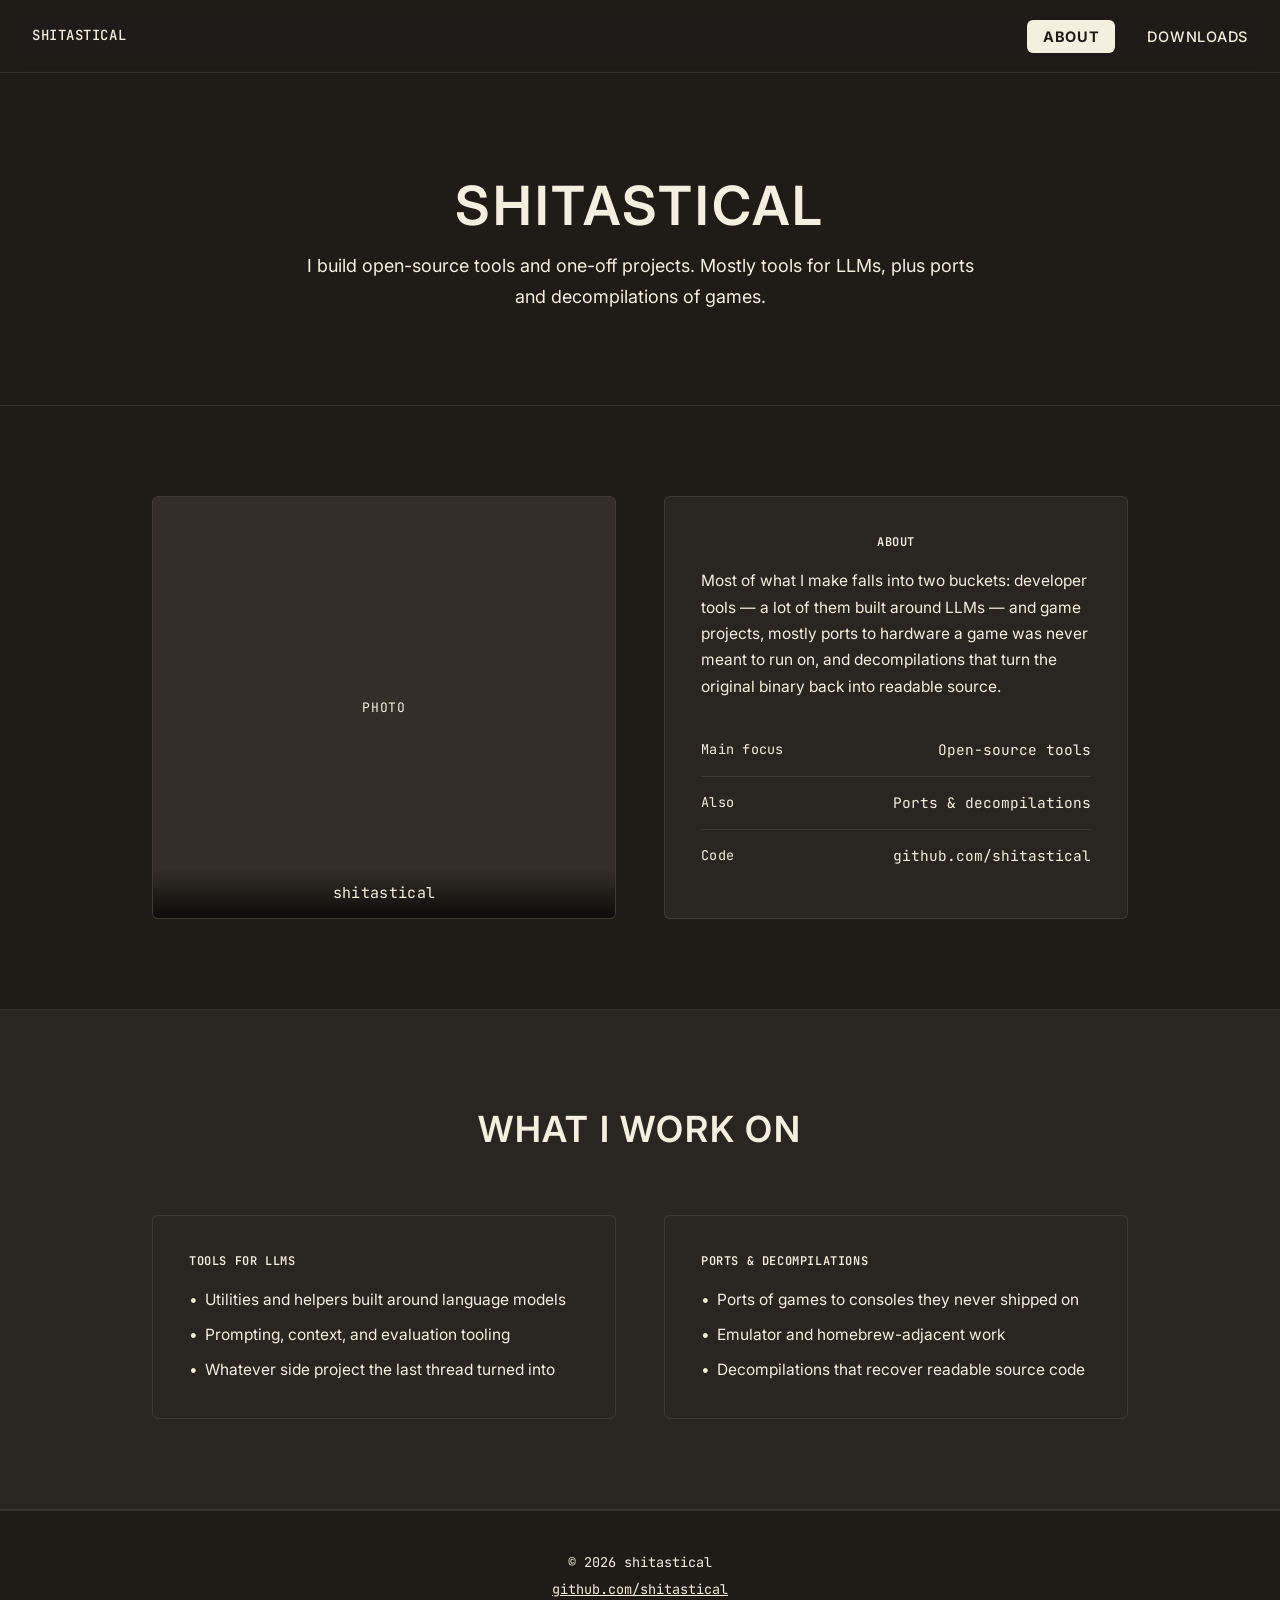
==== commit 77c7bde1: "Fill in site content: About page, Downloads page with AC Deluxe art" ====
--- a/index.html
+++ b/index.html
@@ -3,7 +3,7 @@
 <head>
 <meta charset="UTF-8">
 <meta name="viewport" content="width=device-width, initial-scale=1.0">
-<title>Site Name</title>
+<title>shitastical</title>
 <link rel="preconnect" href="https://fonts.googleapis.com">
 <link rel="preconnect" href="https://fonts.gstatic.com" crossorigin>
 <link href="https://fonts.googleapis.com/css2?family=Inter:wght@400;500;600;700&family=JetBrains+Mono:wght@400;500&display=swap" rel="stylesheet">
@@ -16,12 +16,12 @@
 <nav class="nav">
   <div class="wrap">
     <a href="#top" class="brand" data-page="index.html">
-      <!-- <img src="assets/images/logo.png" alt="Site Name" class="logo-img"> -->
-      Site Name
+      <!-- <img src="assets/images/logo.png" alt="shitastical" class="logo-img"> -->
+      shitastical
     </a>
     <ul class="nav-links">
       <li><a href="index.html" class="active" data-page="index.html">About</a></li>
-      <li><a href="page-two.html" data-page="page-two.html">Page Two</a></li>
+      <li><a href="page-two.html" data-page="page-two.html">Downloads</a></li>
     </ul>
   </div>
 </nav>
@@ -29,8 +29,8 @@
 <main id="pageContent">
 <header class="page-hero" id="top">
   <div class="wrap">
-    <h1>SITE NAME</h1>
-    <p>A short one or two sentence introduction to your site goes here. Describe who you are and what visitors will find on these pages.</p>
+    <h1>SHITASTICAL</h1>
+    <p>I build open-source tools and one-off projects. Mostly tools for LLMs, plus ports and decompilations of games.</p>
   </div>
 </header>
 
@@ -39,45 +39,44 @@
     <div class="about-body">
       <div class="reveal about-card about-photo-card">
         <div class="photo-placeholder"><span>Photo</span></div>
-        <div class="photo-caption">Name, role</div>
+        <div class="photo-caption">shitastical</div>
       </div>
 
       <div class="reveal about-card">
         <h4 class="about-card-label">About</h4>
         <p class="about-bio">
-          Write a short bio or description here. Replace this text with a few sentences about yourself, your team, or your organization.
+          Most of what I make falls into two buckets: developer tools &mdash; a lot of them built around LLMs &mdash; and game projects, mostly ports to hardware a game was never meant to run on, and decompilations that turn the original binary back into readable source.
         </p>
         <div class="stat-list">
-          <div class="stat-row"><span class="label">Label One</span><span class="value">Value</span></div>
-          <div class="stat-row"><span class="label">Label Two</span><span class="value">Value</span></div>
-          <div class="stat-row"><span class="label">Label Three</span><span class="value">Value</span></div>
+          <div class="stat-row"><span class="label">Main focus</span><span class="value">Open-source tools</span></div>
+          <div class="stat-row"><span class="label">Also</span><span class="value">Ports &amp; decompilations</span></div>
+          <div class="stat-row"><span class="label">Code</span><span class="value">github.com/shitastical</span></div>
         </div>
       </div>
     </div>
   </div>
 </section>
 
-<section class="section section-alt" id="philosophy">
+<section class="section section-alt" id="work">
   <div class="wrap">
     <div class="section-head reveal">
-      <h2>Section Heading</h2>
+      <h2>What I work on</h2>
     </div>
     <div class="about-body">
       <div class="reveal about-card">
-        <h4 class="about-card-label">Card Title</h4>
+        <h4 class="about-card-label">Tools for LLMs</h4>
         <ul class="about-list">
-          <li>List item one</li>
-          <li>List item two</li>
-          <li>List item three</li>
-          <li>List item four</li>
+          <li>Utilities and helpers built around language models</li>
+          <li>Prompting, context, and evaluation tooling</li>
+          <li>Whatever side project the last thread turned into</li>
         </ul>
       </div>
       <div class="reveal about-card">
-        <h4 class="about-card-label">Card Title</h4>
+        <h4 class="about-card-label">Ports &amp; Decompilations</h4>
         <ul class="about-list">
-          <li>List item one</li>
-          <li>List item two</li>
-          <li>List item three</li>
+          <li>Ports of games to consoles they never shipped on</li>
+          <li>Emulator and homebrew-adjacent work</li>
+          <li>Decompilations that recover readable source code</li>
         </ul>
       </div>
     </div>
@@ -96,8 +95,8 @@
 
 <footer>
   <div class="wrap" style="justify-content: center; flex-direction: column; gap: 4px;">
-    <span>© 2026 Site Name</span>
-    <span><a href="mailto:you@example.com">you@example.com</a></span>
+    <span>&copy; 2026 shitastical</span>
+    <span><a href="https://github.com/shitastical">github.com/shitastical</a></span>
   </div>
 </footer>
 
@@ -240,6 +239,5 @@
     if (e.key === 'Escape') closeLightbox();
   });
 </script>
-
 </body>
 </html>
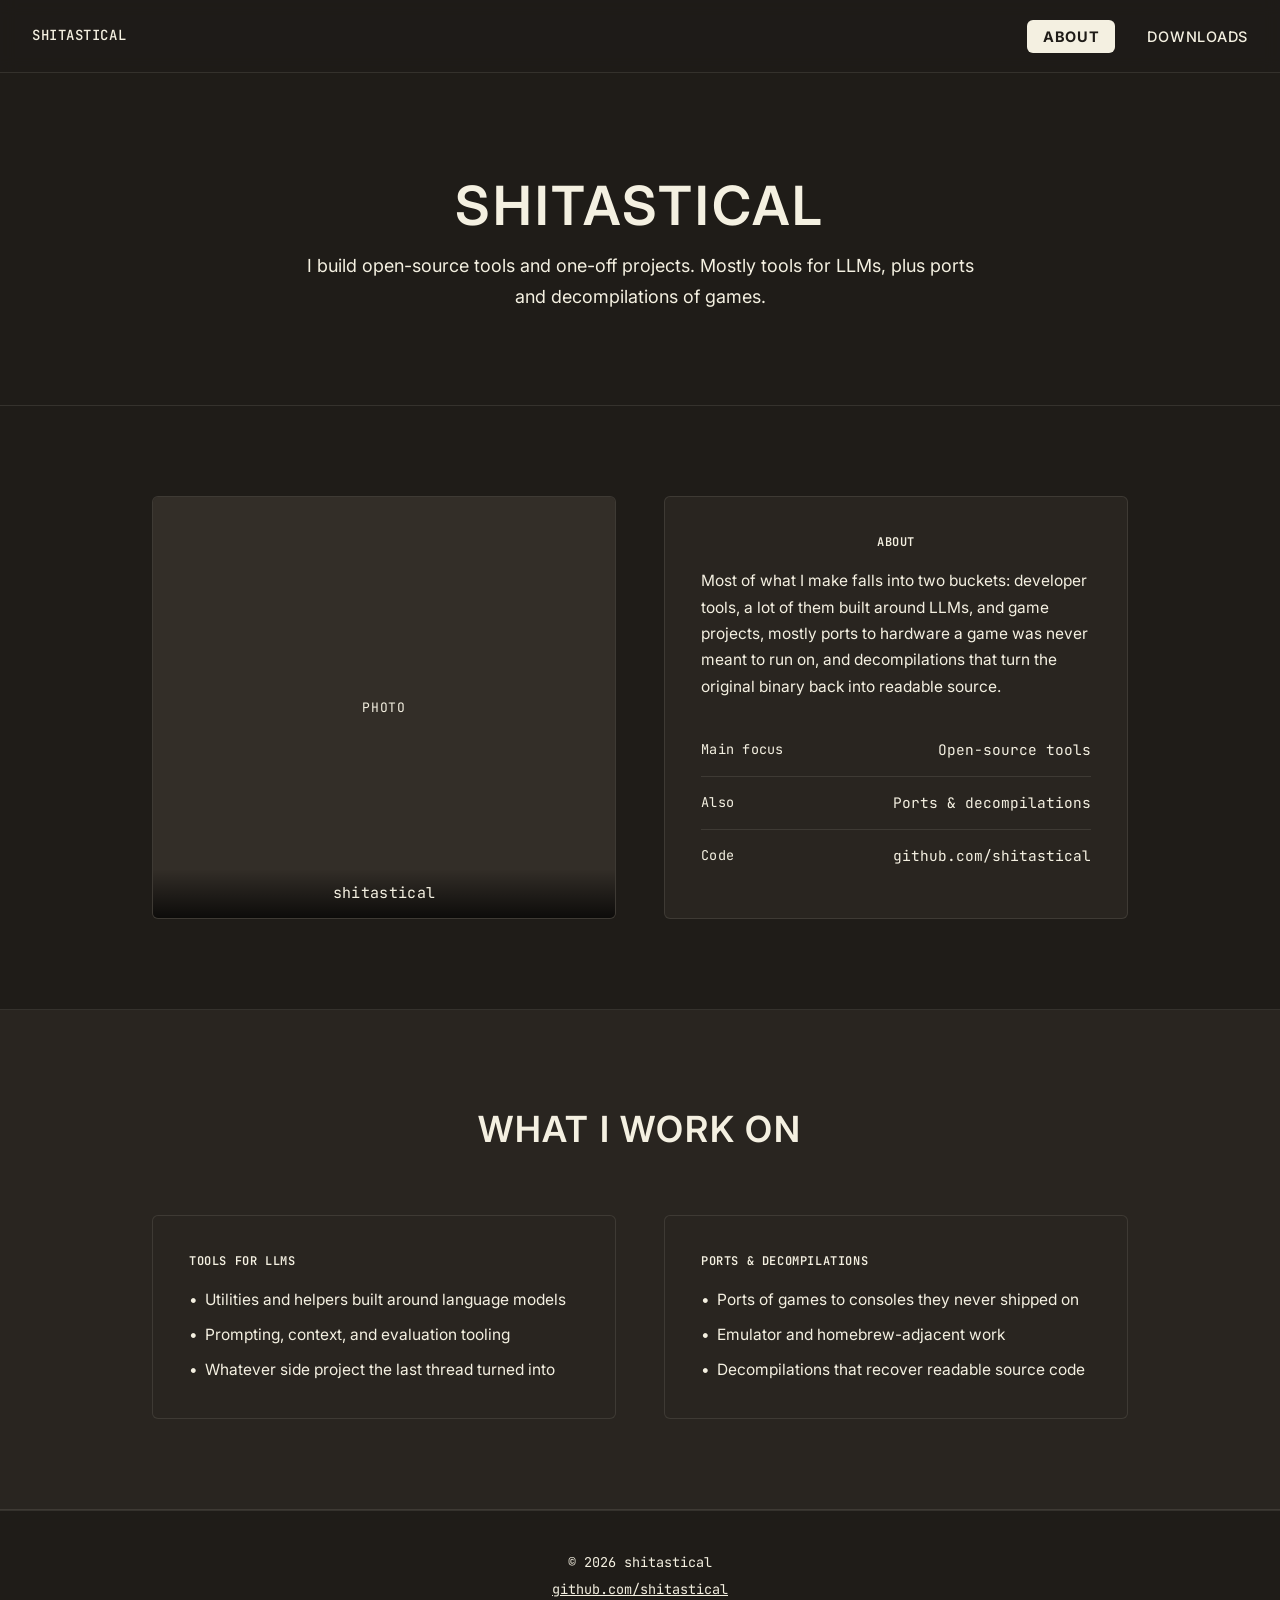
==== commit 77c3a7e0: "Downloads page as card grid; drop em-dashes" ====
--- a/index.html
+++ b/index.html
@@ -45,7 +45,7 @@
       <div class="reveal about-card">
         <h4 class="about-card-label">About</h4>
         <p class="about-bio">
-          Most of what I make falls into two buckets: developer tools &mdash; a lot of them built around LLMs &mdash; and game projects, mostly ports to hardware a game was never meant to run on, and decompilations that turn the original binary back into readable source.
+          Most of what I make falls into two buckets: developer tools, a lot of them built around LLMs, and game projects, mostly ports to hardware a game was never meant to run on, and decompilations that turn the original binary back into readable source.
         </p>
         <div class="stat-list">
           <div class="stat-row"><span class="label">Main focus</span><span class="value">Open-source tools</span></div>
--- a/style.css
+++ b/style.css
@@ -650,6 +650,66 @@
   background: var(--accent-hover);
 }
 
+/* ---------- DOWNLOADS ---------- */
+.download-grid {
+  display: grid;
+  grid-template-columns: repeat(auto-fill, minmax(320px, 1fr));
+  gap: 16px;
+}
+.download-card {
+  background: var(--panel);
+  border: 1px solid var(--line);
+  border-radius: 6px;
+  padding: 18px;
+  display: flex;
+  gap: 18px;
+  align-items: flex-start;
+  transition: border-color .2s ease;
+}
+.download-card:hover { border-color: var(--line-strong); }
+.download-thumb {
+  width: 88px;
+  height: 88px;
+  flex-shrink: 0;
+  object-fit: cover;
+  border-radius: 4px;
+  border: 1px solid var(--line);
+  background: var(--panel-2);
+}
+.download-body {
+  min-width: 0;
+  display: flex;
+  flex-direction: column;
+  gap: 6px;
+}
+.download-title {
+  font-size: 17px;
+  font-weight: 600;
+  margin: 0;
+}
+.download-meta {
+  font-family: var(--font-mono);
+  font-size: 11px;
+  letter-spacing: .05em;
+  text-transform: uppercase;
+  color: var(--dimmer);
+  margin: 0;
+}
+.download-desc {
+  font-size: 14.5px;
+  color: var(--dim);
+  line-height: 1.6;
+  margin: 0;
+}
+.download-actions {
+  margin-top: 8px;
+  display: flex;
+  gap: 10px;
+  flex-wrap: wrap;
+}
+.download-actions .btn { padding: 9px 18px; font-size: 13.5px; }
+.download-card.is-soon .download-thumb { opacity: .6; }
+
 /* ---------- FOOTER ---------- */
 footer { padding: 40px 0; background: var(--void); border-top: 1px solid var(--line); }
 footer .wrap {
@@ -753,4 +813,5 @@
   .section { padding: 60px 0; }
   .apply-form { padding: 32px 24px; }
   .log-entry { grid-template-columns: 1fr; gap: 8px; }
-}
+  .download-grid { grid-template-columns: 1fr; }
+}
